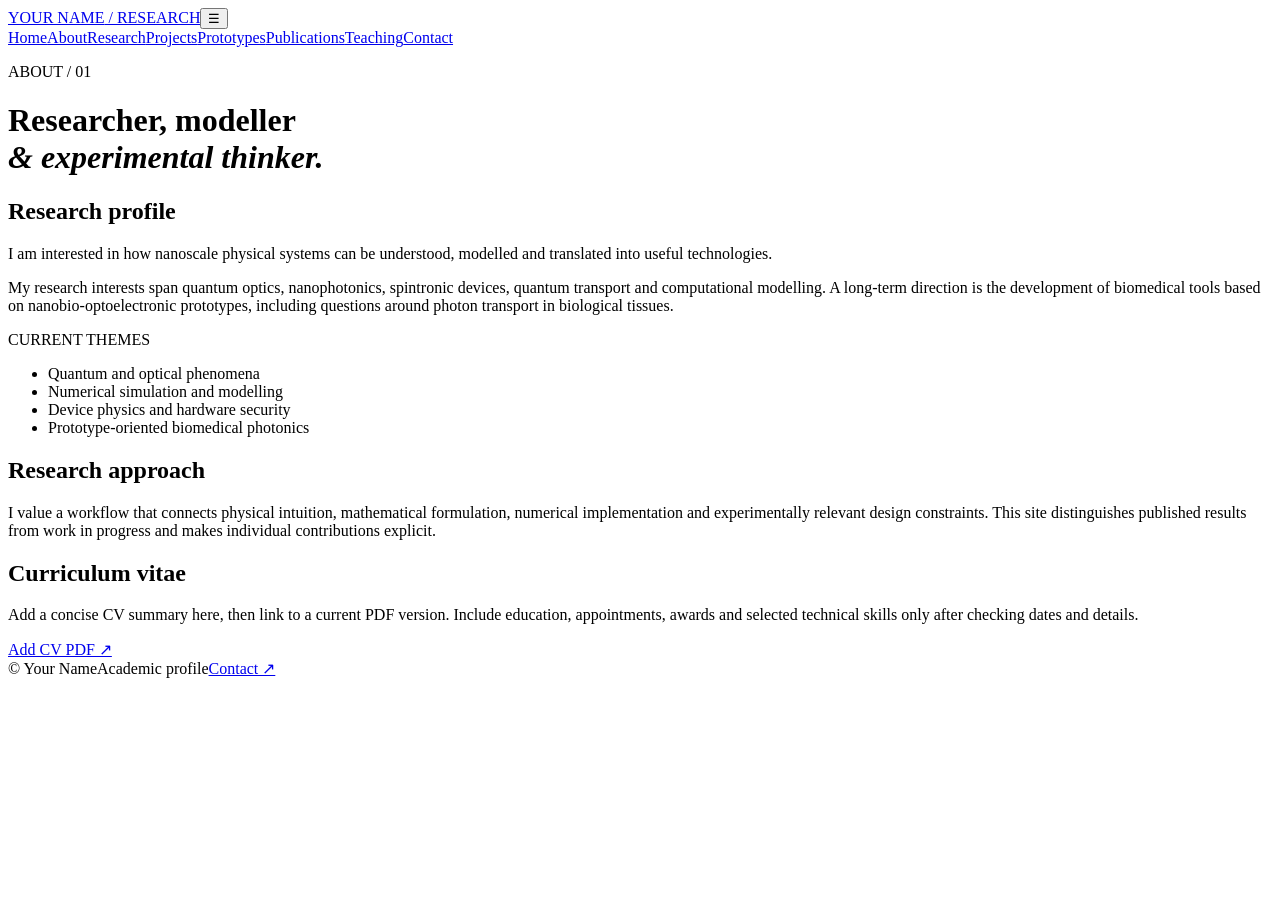
==== about.html @ 0ff96ada "Add files via upload" ====
<!doctype html><html lang="en"><head><meta charset="utf-8"><meta name="viewport" content="width=device-width,initial-scale=1"><title>About | Your Name</title><link rel="stylesheet" href="assets/css/styles.css"></head><body><header class="site-header"><a class="brand" href="index.html">YOUR NAME<span> / RESEARCH</span></a><button class="menu-toggle" aria-label="Toggle navigation" aria-expanded="false">☰</button><nav class="nav"><a href="index.html">Home</a><a class="active" href="about.html">About</a><a href="research.html">Research</a><a href="projects.html">Projects</a><a href="prototypes.html">Prototypes</a><a href="publications.html">Publications</a><a href="teaching.html">Teaching</a><a href="contact.html">Contact</a></nav></header><main class="page"><p class="eyebrow">ABOUT / 01</p><h1>Researcher, modeller<br><em>&amp; experimental thinker.</em></h1><div class="page-columns"><div><h2>Research profile</h2><p class="lead">I am interested in how nanoscale physical systems can be understood, modelled and translated into useful technologies.</p><p>My research interests span quantum optics, nanophotonics, spintronic devices, quantum transport and computational modelling. A long-term direction is the development of biomedical tools based on nanobio-optoelectronic prototypes, including questions around photon transport in biological tissues.</p></div><aside class="side-note"><span class="eyebrow">CURRENT THEMES</span><ul><li>Quantum and optical phenomena</li><li>Numerical simulation and modelling</li><li>Device physics and hardware security</li><li>Prototype-oriented biomedical photonics</li></ul></aside></div><section class="content-block"><h2>Research approach</h2><p>I value a workflow that connects physical intuition, mathematical formulation, numerical implementation and experimentally relevant design constraints. This site distinguishes published results from work in progress and makes individual contributions explicit.</p></section><section class="content-block"><h2>Curriculum vitae</h2><p>Add a concise CV summary here, then link to a current PDF version. Include education, appointments, awards and selected technical skills only after checking dates and details.</p><a class="text-link" href="assets/files/your-cv.pdf">Add CV PDF ↗</a></section></main><footer><span>© <span data-year></span> Your Name</span><span>Academic profile</span><a href="contact.html">Contact ↗</a></footer><script src="assets/js/main.js"></script></body></html>
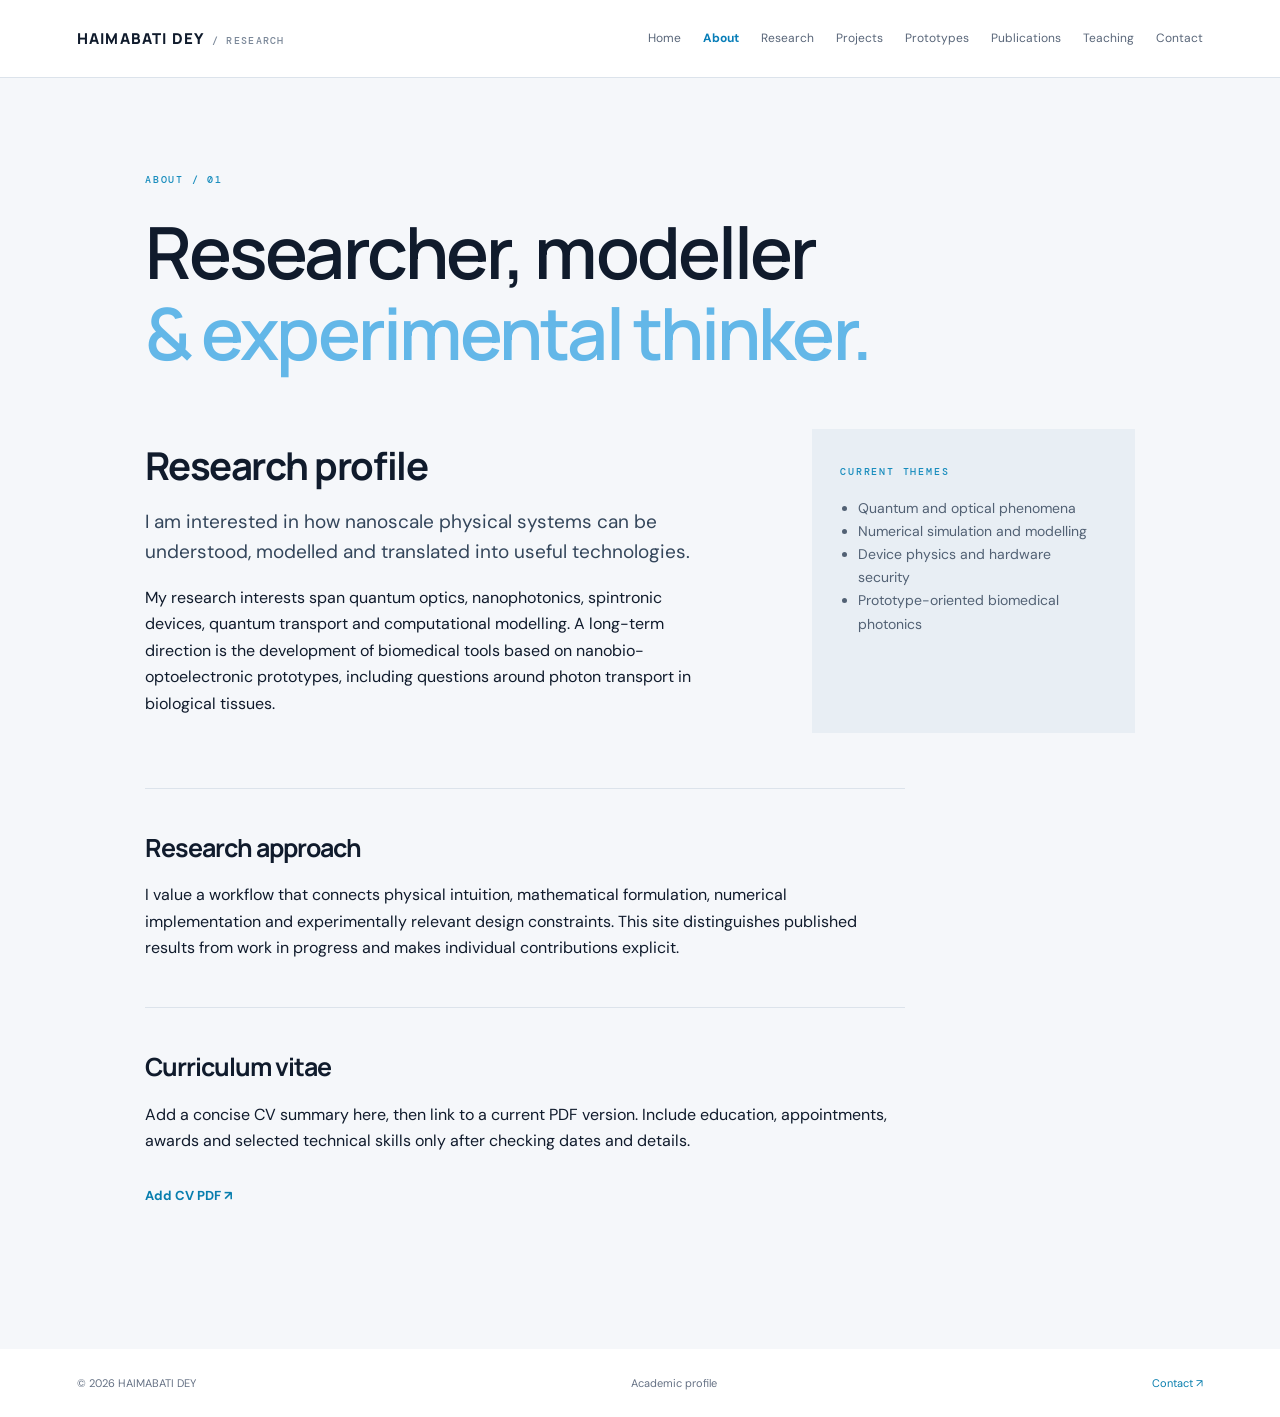
==== commit e7e5ddad: "Change name to HAIMABATI DEY in about.html Updated the 'About' page to reflect the correct name and " ====
--- a/about.html
+++ b/about.html
@@ -1 +1 @@
-<!doctype html><html lang="en"><head><meta charset="utf-8"><meta name="viewport" content="width=device-width,initial-scale=1"><title>About | Your Name</title><link rel="stylesheet" href="assets/css/styles.css"></head><body><header class="site-header"><a class="brand" href="index.html">YOUR NAME<span> / RESEARCH</span></a><button class="menu-toggle" aria-label="Toggle navigation" aria-expanded="false">☰</button><nav class="nav"><a href="index.html">Home</a><a class="active" href="about.html">About</a><a href="research.html">Research</a><a href="projects.html">Projects</a><a href="prototypes.html">Prototypes</a><a href="publications.html">Publications</a><a href="teaching.html">Teaching</a><a href="contact.html">Contact</a></nav></header><main class="page"><p class="eyebrow">ABOUT / 01</p><h1>Researcher, modeller<br><em>&amp; experimental thinker.</em></h1><div class="page-columns"><div><h2>Research profile</h2><p class="lead">I am interested in how nanoscale physical systems can be understood, modelled and translated into useful technologies.</p><p>My research interests span quantum optics, nanophotonics, spintronic devices, quantum transport and computational modelling. A long-term direction is the development of biomedical tools based on nanobio-optoelectronic prototypes, including questions around photon transport in biological tissues.</p></div><aside class="side-note"><span class="eyebrow">CURRENT THEMES</span><ul><li>Quantum and optical phenomena</li><li>Numerical simulation and modelling</li><li>Device physics and hardware security</li><li>Prototype-oriented biomedical photonics</li></ul></aside></div><section class="content-block"><h2>Research approach</h2><p>I value a workflow that connects physical intuition, mathematical formulation, numerical implementation and experimentally relevant design constraints. This site distinguishes published results from work in progress and makes individual contributions explicit.</p></section><section class="content-block"><h2>Curriculum vitae</h2><p>Add a concise CV summary here, then link to a current PDF version. Include education, appointments, awards and selected technical skills only after checking dates and details.</p><a class="text-link" href="assets/files/your-cv.pdf">Add CV PDF ↗</a></section></main><footer><span>© <span data-year></span> Your Name</span><span>Academic profile</span><a href="contact.html">Contact ↗</a></footer><script src="assets/js/main.js"></script></body></html>+<!doctype html><html lang="en"><head><meta charset="utf-8"><meta name="viewport" content="width=device-width,initial-scale=1"><title>About | HAIMABATI DEY</title><link rel="stylesheet" href="assets/css/styles.css"></head><body><header class="site-header"><a class="brand" href="index.html">HAIMABATI DEY<span> / RESEARCH</span></a><button class="menu-toggle" aria-label="Toggle navigation" aria-expanded="false">☰</button><nav class="nav"><a href="index.html">Home</a><a class="active" href="about.html">About</a><a href="research.html">Research</a><a href="projects.html">Projects</a><a href="prototypes.html">Prototypes</a><a href="publications.html">Publications</a><a href="teaching.html">Teaching</a><a href="contact.html">Contact</a></nav></header><main class="page"><p class="eyebrow">ABOUT / 01</p><h1>Researcher, modeller<br><em>&amp; experimental thinker.</em></h1><div class="page-columns"><div><h2>Research profile</h2><p class="lead">I am interested in how nanoscale physical systems can be understood, modelled and translated into useful technologies.</p><p>My research interests span quantum optics, nanophotonics, spintronic devices, quantum transport and computational modelling. A long-term direction is the development of biomedical tools based on nanobio-optoelectronic prototypes, including questions around photon transport in biological tissues.</p></div><aside class="side-note"><span class="eyebrow">CURRENT THEMES</span><ul><li>Quantum and optical phenomena</li><li>Numerical simulation and modelling</li><li>Device physics and hardware security</li><li>Prototype-oriented biomedical photonics</li></ul></aside></div><section class="content-block"><h2>Research approach</h2><p>I value a workflow that connects physical intuition, mathematical formulation, numerical implementation and experimentally relevant design constraints. This site distinguishes published results from work in progress and makes individual contributions explicit.</p></section><section class="content-block"><h2>Curriculum vitae</h2><p>Add a concise CV summary here, then link to a current PDF version. Include education, appointments, awards and selected technical skills only after checking dates and details.</p><a class="text-link" href="assets/files/your-cv.pdf">Add CV PDF ↗</a></section></main><footer><span>© <span data-year></span> HAIMABATI DEY</span><span>Academic profile</span><a href="contact.html">Contact ↗</a></footer><script src="assets/js/main.js"></script></body></html>
--- a/assets/css/styles.css
+++ b/assets/css/styles.css
@@ -0,0 +1,7 @@
+
+@import url('https://fonts.googleapis.com/css2?family=DM+Mono:wght@400;500&family=DM+Sans:wght@400;500;600;700&family=Manrope:wght@400;500;600;700;800&display=swap');
+:root{--ink:#101b2c;--navy:#ffffff;--blue:#63b7e8;--cyan:#9de4ed;--paper:#f5f7fa;--muted:#657184;--line:#dce3eb;--white:#fff}
+*{box-sizing:border-box}html{scroll-behavior:smooth}body{margin:0;background:var(--paper);color:var(--ink);font-family:'DM Sans',sans-serif;line-height:1.65}a{color:inherit;text-decoration:none}.site-header{height:auto;min-height:78px;padding:0 6vw;display:flex;align-items:center;justify-content:space-between;background:#fff;border-bottom:1px solid var(--line);position:relative;z-index:5}.brand{font:800 15px Manrope,sans-serif;letter-spacing:.08em}.brand span{color:#7a8798;font:500 10px 'DM Mono',monospace;letter-spacing:.13em}.nav{display:flex;gap:22px;align-items:center}.nav a{font-size:12px;color:#596679}.nav a:hover,.nav a.active{color:#087eb8}.nav a.active{font-weight:700}.menu-toggle{display:none;border:0;background:none;font-size:24px}.hero{min-height:640px;background:var(--navy);color:var(--ink);padding:100px 9vw 50px;position:relative;overflow:hidden;display:grid;grid-template-columns:1.2fr .8fr;align-items:center}.hero-grid{position:absolute;inset:0;background-image:linear-gradient(rgba(70,120,160,.07) 1px,transparent 1px),linear-gradient(90deg,rgba(70,120,160,.07) 1px,transparent 1px);background-size:54px 54px;mask-image:linear-gradient(90deg,black,transparent 90%)}.hero-content{position:relative;z-index:1}.eyebrow{font:500 10px 'DM Mono',monospace;letter-spacing:.18em;color:#178cbd;text-transform:uppercase}.hero .eyebrow{color:#087eae}h1,h2,h3{font-family:Manrope,sans-serif;line-height:1.13;letter-spacing:-.04em}h1{font-size:clamp(42px,5.7vw,76px);font-weight:600;margin:25px 0}.hero h1 em,.page h1 em{font-style:normal;color:var(--blue)}.hero-lede{max-width:580px;color:#526174;font-size:17px}.actions{display:flex;gap:12px;margin:32px 0}.button{display:inline-flex;gap:20px;padding:13px 18px;border-radius:3px;font-size:12px;font-weight:700}.primary{background:#5db5e5;color:#07182a}.secondary{border:1px solid #c8d3df;color:var(--ink)}.hero-meta{display:flex;gap:25px;flex-wrap:wrap;margin-top:65px;color:#657184;font:9px 'DM Mono',monospace;letter-spacing:.1em}.hero-visual{height:380px;position:relative;display:grid;place-items:center}.orbit{position:absolute;border:1px solid rgba(115,207,237,.45);border-radius:50%;transform:rotate(-28deg)}.orbit-one{width:320px;height:190px}.orbit-two{width:390px;height:255px;transform:rotate(42deg);border-color:rgba(91,150,225,.5)}.core{width:100px;height:100px;border-radius:50%;background:radial-gradient(circle at 35% 30%,#e4ffff,#6bd5e7 22%,#217cb6 54%,#12294b 75%);box-shadow:0 0 70px #3baddc88,0 0 130px #3baddc44}.photon{position:absolute;width:9px;height:9px;border-radius:50%;background:#c2faff;box-shadow:0 0 20px 5px #65d9ff}.p1{top:72px;left:28%}.p2{bottom:75px;right:24%}.p3{top:48%;right:8%}.visual-label{position:absolute;bottom:12px;right:0;color:#657184;font:9px 'DM Mono',monospace;letter-spacing:.13em;text-align:right}.visual-label b{color:#087eae}.section{padding:90px 9vw}.intro{display:grid;grid-template-columns:1fr 1fr;gap:9vw}.section h2,.page h2{font-size:clamp(27px,3vw,40px);margin:15px 0 20px}.lead{font-size:19px;line-height:1.55;color:#34465b}.muted{color:var(--muted)}.text-link{display:inline-block;margin-top:15px;color:#087eae;font-weight:700;font-size:13px}.dark-section{background:#ffffff;color:var(--ink)}.dark-section .eyebrow{color:#087eae}.dark-section h2{margin-bottom:38px}.card-grid{display:grid;grid-template-columns:repeat(4,1fr);gap:14px}.research-card{padding:25px 22px;border:1px solid var(--line);min-height:250px}.number{font:11px 'DM Mono';color:var(--blue)}.research-card h3{font-size:20px;margin:38px 0 12px}.research-card p{font-size:13px;color:#59687a}.research-card a{font-size:11px;color:#087eae}.split{display:grid;grid-template-columns:.8fr 1.2fr;gap:8vw}.feature-list a{display:grid;grid-template-columns:1fr 2fr 20px;gap:18px;padding:20px 0;border-bottom:1px solid var(--line);align-items:center}.feature-list span{font:9px 'DM Mono';color:#1686b8}.feature-list b{font:600 16px Manrope}.feature-list i{font-style:normal;color:#1389bc}.cta{background:#dceef5;padding:75px 9vw}.cta h2{font-size:clamp(32px,4vw,52px);margin:15px 0 28px}.button.light{background:#eaf0f5;color:var(--ink)}.page{max-width:1050px;margin:auto;padding:85px 30px 110px;min-height:70vh}.page h1{font-size:clamp(43px,6vw,72px);margin:25px 0}.page-lede{max-width:750px;margin-bottom:60px}.page-columns{display:grid;grid-template-columns:1.4fr .8fr;gap:8vw;margin:55px 0}.side-note{background:#e8eef4;padding:28px}.side-note ul{padding-left:18px;color:#526174;font-size:14px}.content-block{max-width:760px;padding:30px 0;border-top:1px solid var(--line)}.content-block h2{font-size:25px}.topic{display:grid;grid-template-columns:70px 1fr;gap:20px;padding:30px 0;border-top:1px solid var(--line)}.topic>span{font:13px 'DM Mono';color:#1686b8;padding-top:7px}.topic h2{font-size:25px;margin:0 0 12px}.topic p{max-width:750px;color:#59687a;margin:8px 0}.tags{font:10px 'DM Mono';letter-spacing:.1em;color:#1584b6!important;margin-top:17px!important}.project{padding:30px 0;border-top:1px solid var(--line)}.project-top{display:flex;justify-content:space-between;font:10px 'DM Mono';letter-spacing:.12em;color:#1785b4}.status{color:#738093}.project h2{font-size:27px;margin:17px 0 10px}.project>p{color:#59687a}.project dl{display:grid;grid-template-columns:120px 1fr;gap:8px 15px;font-size:13px;margin-top:22px}.project dt{font:10px 'DM Mono';color:#1686b8;text-transform:uppercase}.project dd{margin:0;color:#526174}.notice{background:#e5eff5;border-left:3px solid #2797c5;padding:18px 22px;color:#526174;font-size:13px;margin:35px 0}.prototype-grid{display:grid;grid-template-columns:1fr 1fr;gap:25px}.image-placeholder{height:230px;background:linear-gradient(135deg,#f1f5f9,#e4edf5);display:flex;flex-direction:column;justify-content:center;align-items:center;color:#34465b;font:11px 'DM Mono';letter-spacing:.15em}.image-placeholder small{margin-top:12px;color:#657184}.image-placeholder.alt{background:linear-gradient(135deg,#f5f7fa,#e8eef4)}.prototype-grid h2{font-size:22px;margin:20px 0 8px}.prototype-grid p{font-size:14px;color:#59687a}.publication-group{margin:35px 0}.publication-group h2{font-size:23px}.empty-state{padding:20px;background:#eaf0f5;color:#657184;font-size:14px}.contact-links{max-width:760px}.contact-links a{display:grid;grid-template-columns:150px 1fr 20px;gap:20px;align-items:center;padding:20px 0;border-top:1px solid var(--line)}.contact-links span{font:10px 'DM Mono';color:#1786b5;letter-spacing:.12em}.contact-links b{font:600 15px Manrope}footer{padding:25px 6vw;background:#ffffff;color:#657184;display:flex;justify-content:space-between;gap:20px;flex-wrap:wrap;font-size:11px}footer a{color:#087eae}
+@media(max-width:1050px){.nav{gap:12px}.nav a{font-size:11px}.card-grid{grid-template-columns:repeat(2,1fr)}.hero{padding-left:6vw;padding-right:6vw}}
+@media(max-width:760px){.site-header{padding:0 22px;min-height:68px}.menu-toggle{display:block}.nav{display:none;position:absolute;top:68px;left:0;right:0;background:white;padding:18px 24px;box-shadow:0 12px 18px #0001;flex-direction:column;align-items:flex-start}.nav.open{display:flex}.hero{display:block;padding:75px 25px 35px;min-height:0}.hero-visual{height:300px;margin-top:15px}.hero-meta{margin-top:45px}.section{padding:65px 25px}.intro,.split,.page-columns{grid-template-columns:1fr;gap:25px}.card-grid{grid-template-columns:1fr}.research-card{min-height:0}.research-card h3{margin-top:22px}.page{padding:65px 25px 80px}.prototype-grid{grid-template-columns:1fr}.feature-list a{grid-template-columns:1fr 20px}.feature-list a span{grid-column:1/-1}.contact-links a{grid-template-columns:100px 1fr 15px;gap:10px}.contact-links b{font-size:13px}.topic{grid-template-columns:40px 1fr}.project dl{grid-template-columns:1fr;gap:4px}.project dd{margin-bottom:10px}footer{padding:25px;flex-direction:column;gap:8px}}
+
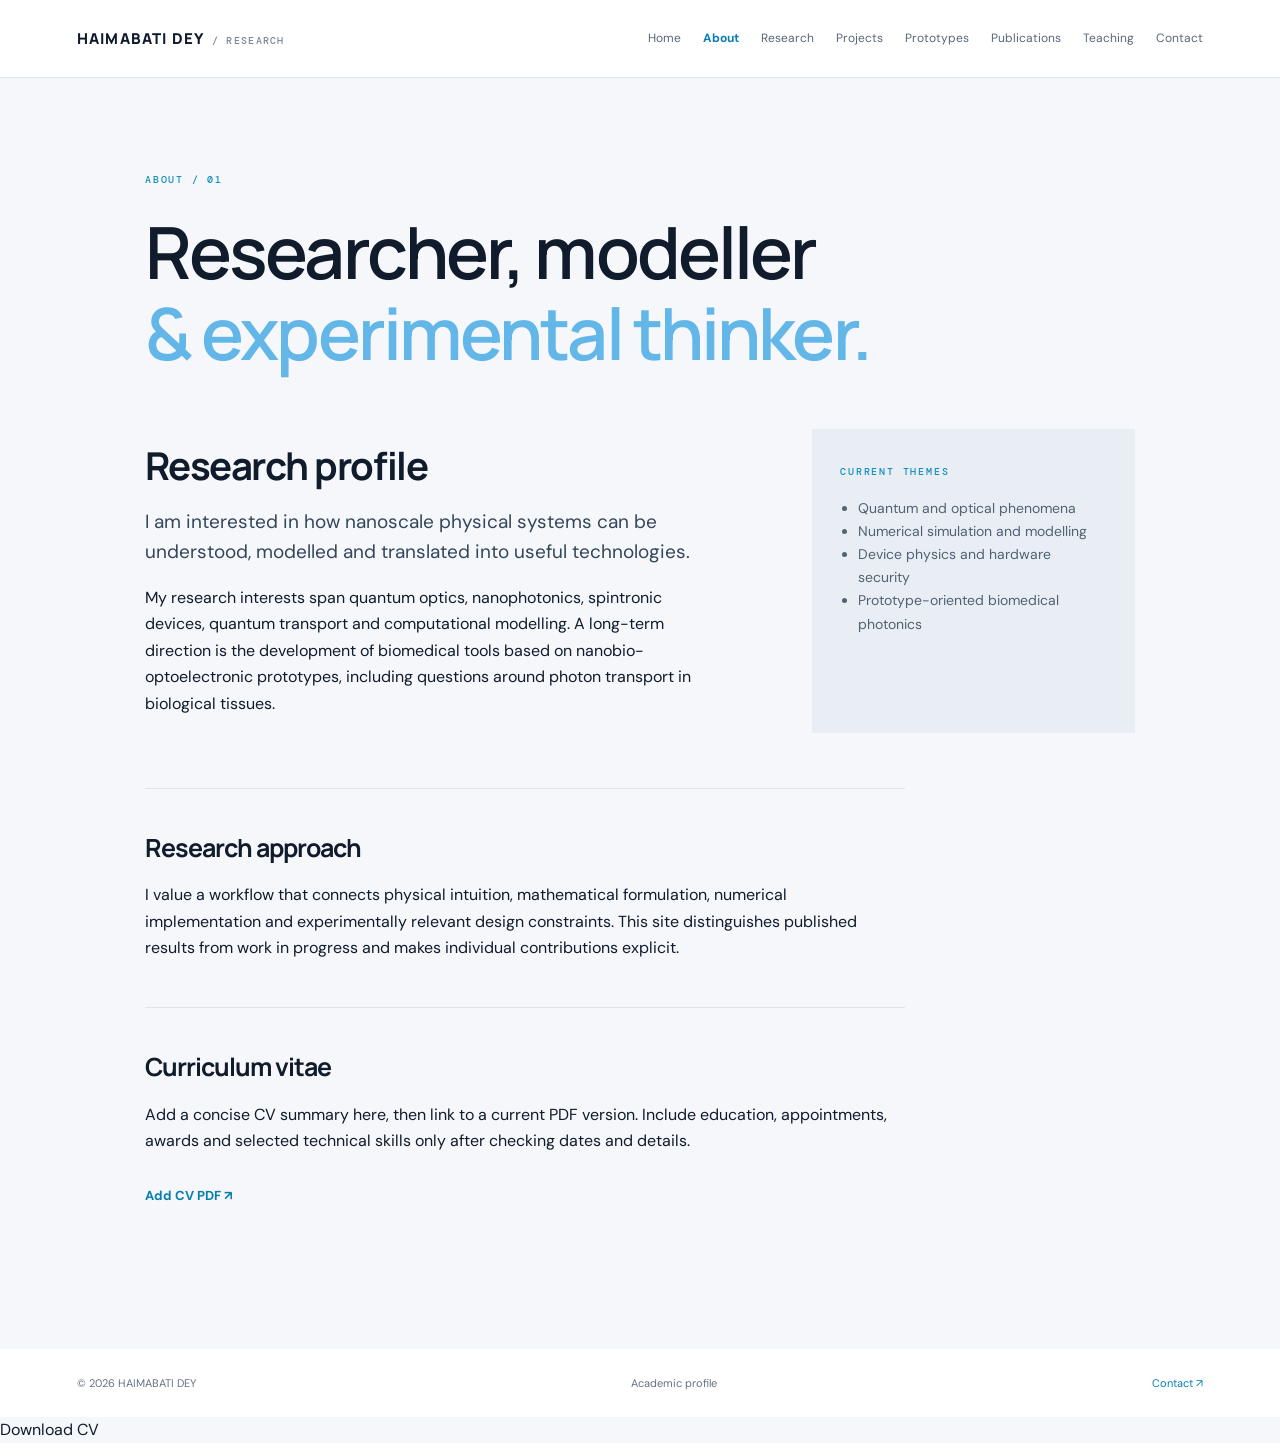
==== commit 7741ca07: "Update about.html" ====
--- a/about.html
+++ b/about.html
@@ -1 +1,4 @@
 <!doctype html><html lang="en"><head><meta charset="utf-8"><meta name="viewport" content="width=device-width,initial-scale=1"><title>About | HAIMABATI DEY</title><link rel="stylesheet" href="assets/css/styles.css"></head><body><header class="site-header"><a class="brand" href="index.html">HAIMABATI DEY<span> / RESEARCH</span></a><button class="menu-toggle" aria-label="Toggle navigation" aria-expanded="false">☰</button><nav class="nav"><a href="index.html">Home</a><a class="active" href="about.html">About</a><a href="research.html">Research</a><a href="projects.html">Projects</a><a href="prototypes.html">Prototypes</a><a href="publications.html">Publications</a><a href="teaching.html">Teaching</a><a href="contact.html">Contact</a></nav></header><main class="page"><p class="eyebrow">ABOUT / 01</p><h1>Researcher, modeller<br><em>&amp; experimental thinker.</em></h1><div class="page-columns"><div><h2>Research profile</h2><p class="lead">I am interested in how nanoscale physical systems can be understood, modelled and translated into useful technologies.</p><p>My research interests span quantum optics, nanophotonics, spintronic devices, quantum transport and computational modelling. A long-term direction is the development of biomedical tools based on nanobio-optoelectronic prototypes, including questions around photon transport in biological tissues.</p></div><aside class="side-note"><span class="eyebrow">CURRENT THEMES</span><ul><li>Quantum and optical phenomena</li><li>Numerical simulation and modelling</li><li>Device physics and hardware security</li><li>Prototype-oriented biomedical photonics</li></ul></aside></div><section class="content-block"><h2>Research approach</h2><p>I value a workflow that connects physical intuition, mathematical formulation, numerical implementation and experimentally relevant design constraints. This site distinguishes published results from work in progress and makes individual contributions explicit.</p></section><section class="content-block"><h2>Curriculum vitae</h2><p>Add a concise CV summary here, then link to a current PDF version. Include education, appointments, awards and selected technical skills only after checking dates and details.</p><a class="text-link" href="assets/files/your-cv.pdf">Add CV PDF ↗</a></section></main><footer><span>© <span data-year></span> HAIMABATI DEY</span><span>Academic profile</span><a href="contact.html">Contact ↗</a></footer><script src="assets/js/main.js"></script></body></html>
+<a href="HaimaCVCompuNANOAI.pdf" target="_blank">
+  Download CV
+</a>
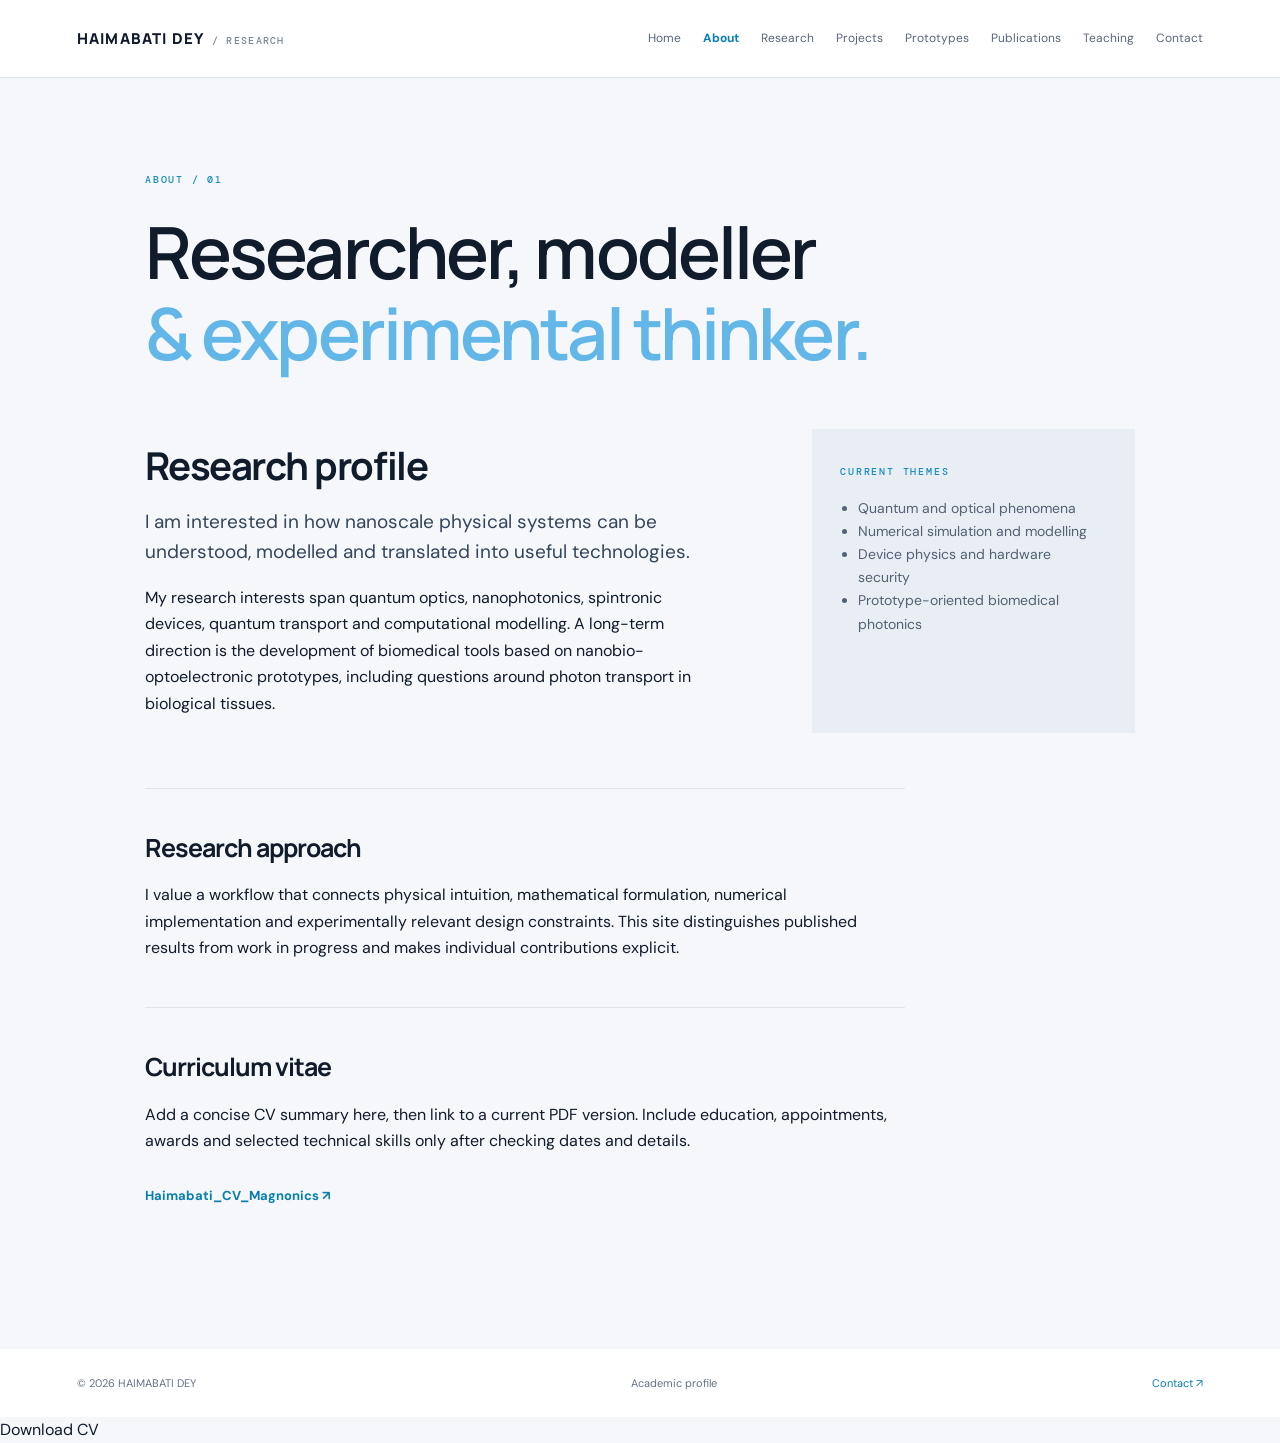
==== commit defe8510: "Update CV link and content in about.html Updated CV link and modified CV section content." ====
--- a/about.html
+++ b/about.html
@@ -1,4 +1,4 @@
-<!doctype html><html lang="en"><head><meta charset="utf-8"><meta name="viewport" content="width=device-width,initial-scale=1"><title>About | HAIMABATI DEY</title><link rel="stylesheet" href="assets/css/styles.css"></head><body><header class="site-header"><a class="brand" href="index.html">HAIMABATI DEY<span> / RESEARCH</span></a><button class="menu-toggle" aria-label="Toggle navigation" aria-expanded="false">☰</button><nav class="nav"><a href="index.html">Home</a><a class="active" href="about.html">About</a><a href="research.html">Research</a><a href="projects.html">Projects</a><a href="prototypes.html">Prototypes</a><a href="publications.html">Publications</a><a href="teaching.html">Teaching</a><a href="contact.html">Contact</a></nav></header><main class="page"><p class="eyebrow">ABOUT / 01</p><h1>Researcher, modeller<br><em>&amp; experimental thinker.</em></h1><div class="page-columns"><div><h2>Research profile</h2><p class="lead">I am interested in how nanoscale physical systems can be understood, modelled and translated into useful technologies.</p><p>My research interests span quantum optics, nanophotonics, spintronic devices, quantum transport and computational modelling. A long-term direction is the development of biomedical tools based on nanobio-optoelectronic prototypes, including questions around photon transport in biological tissues.</p></div><aside class="side-note"><span class="eyebrow">CURRENT THEMES</span><ul><li>Quantum and optical phenomena</li><li>Numerical simulation and modelling</li><li>Device physics and hardware security</li><li>Prototype-oriented biomedical photonics</li></ul></aside></div><section class="content-block"><h2>Research approach</h2><p>I value a workflow that connects physical intuition, mathematical formulation, numerical implementation and experimentally relevant design constraints. This site distinguishes published results from work in progress and makes individual contributions explicit.</p></section><section class="content-block"><h2>Curriculum vitae</h2><p>Add a concise CV summary here, then link to a current PDF version. Include education, appointments, awards and selected technical skills only after checking dates and details.</p><a class="text-link" href="assets/files/your-cv.pdf">Add CV PDF ↗</a></section></main><footer><span>© <span data-year></span> HAIMABATI DEY</span><span>Academic profile</span><a href="contact.html">Contact ↗</a></footer><script src="assets/js/main.js"></script></body></html>
-<a href="HaimaCVCompuNANOAI.pdf" target="_blank">
+<!doctype html><html lang="en"><head><meta charset="utf-8"><meta name="viewport" content="width=device-width,initial-scale=1"><title>About | HAIMABATI DEY</title><link rel="stylesheet" href="assets/css/styles.css"></head><body><header class="site-header"><a class="brand" href="index.html">HAIMABATI DEY<span> / RESEARCH</span></a><button class="menu-toggle" aria-label="Toggle navigation" aria-expanded="false">☰</button><nav class="nav"><a href="index.html">Home</a><a class="active" href="about.html">About</a><a href="research.html">Research</a><a href="projects.html">Projects</a><a href="prototypes.html">Prototypes</a><a href="publications.html">Publications</a><a href="teaching.html">Teaching</a><a href="contact.html">Contact</a></nav></header><main class="page"><p class="eyebrow">ABOUT / 01</p><h1>Researcher, modeller<br><em>&amp; experimental thinker.</em></h1><div class="page-columns"><div><h2>Research profile</h2><p class="lead">I am interested in how nanoscale physical systems can be understood, modelled and translated into useful technologies.</p><p>My research interests span quantum optics, nanophotonics, spintronic devices, quantum transport and computational modelling. A long-term direction is the development of biomedical tools based on nanobio-optoelectronic prototypes, including questions around photon transport in biological tissues.</p></div><aside class="side-note"><span class="eyebrow">CURRENT THEMES</span><ul><li>Quantum and optical phenomena</li><li>Numerical simulation and modelling</li><li>Device physics and hardware security</li><li>Prototype-oriented biomedical photonics</li></ul></aside></div><section class="content-block"><h2>Research approach</h2><p>I value a workflow that connects physical intuition, mathematical formulation, numerical implementation and experimentally relevant design constraints. This site distinguishes published results from work in progress and makes individual contributions explicit.</p></section><section class="content-block"><h2>Curriculum vitae</h2><p>Add a concise CV summary here, then link to a current PDF version. Include education, appointments, awards and selected technical skills only after checking dates and details.</p><a class="text-link" href="assets/HaimabatiCV_Magnonics.pdf">Haimabati_CV_Magnonics ↗</a></section></main><footer><span>© <span data-year></span> HAIMABATI DEY</span><span>Academic profile</span><a href="contact.html">Contact ↗</a></footer><script src="assets/js/main.js"></script></body></html>
+<a href="https://github.com/deyh2020/deyh2020.github.io/blob/main/HaimaCV_AnaogECE26.pdf" target="_blank">
   Download CV
 </a>
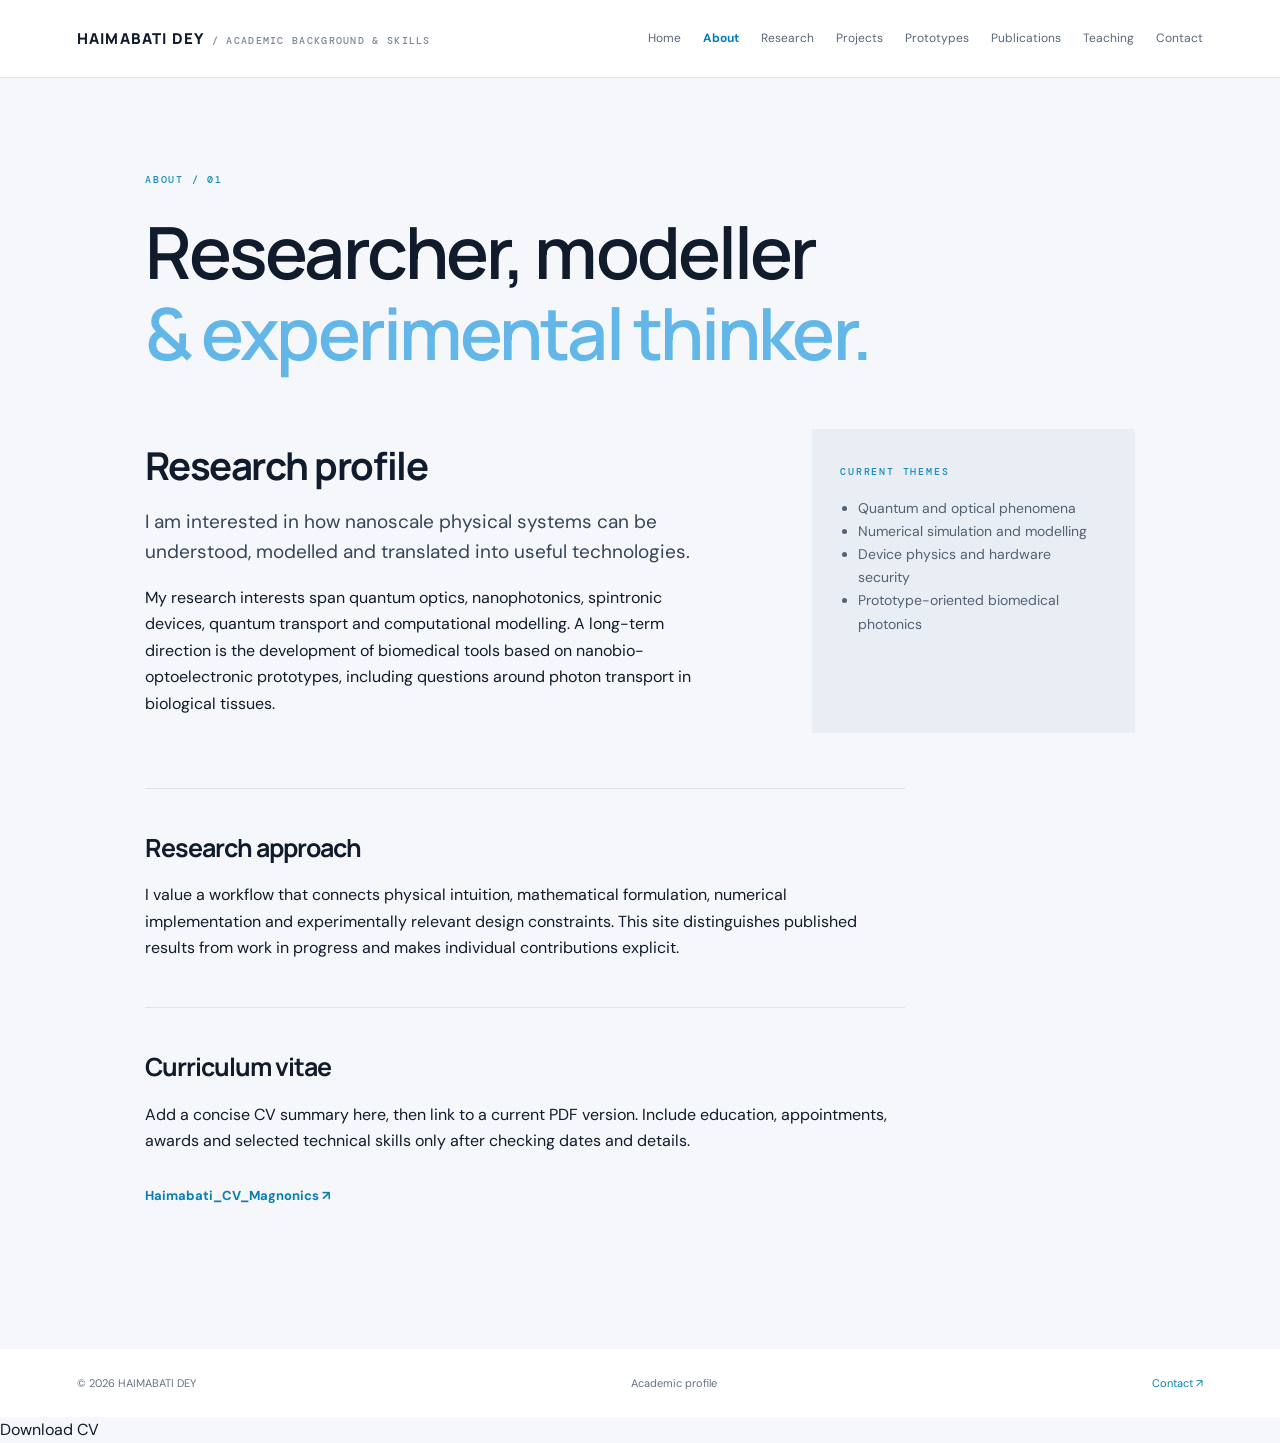
==== commit dc1823a8: "Modify About page for academic background and skills Updated the 'About' page to reflect academic ba" ====
--- a/about.html
+++ b/about.html
@@ -1,4 +1,4 @@
-<!doctype html><html lang="en"><head><meta charset="utf-8"><meta name="viewport" content="width=device-width,initial-scale=1"><title>About | HAIMABATI DEY</title><link rel="stylesheet" href="assets/css/styles.css"></head><body><header class="site-header"><a class="brand" href="index.html">HAIMABATI DEY<span> / RESEARCH</span></a><button class="menu-toggle" aria-label="Toggle navigation" aria-expanded="false">☰</button><nav class="nav"><a href="index.html">Home</a><a class="active" href="about.html">About</a><a href="research.html">Research</a><a href="projects.html">Projects</a><a href="prototypes.html">Prototypes</a><a href="publications.html">Publications</a><a href="teaching.html">Teaching</a><a href="contact.html">Contact</a></nav></header><main class="page"><p class="eyebrow">ABOUT / 01</p><h1>Researcher, modeller<br><em>&amp; experimental thinker.</em></h1><div class="page-columns"><div><h2>Research profile</h2><p class="lead">I am interested in how nanoscale physical systems can be understood, modelled and translated into useful technologies.</p><p>My research interests span quantum optics, nanophotonics, spintronic devices, quantum transport and computational modelling. A long-term direction is the development of biomedical tools based on nanobio-optoelectronic prototypes, including questions around photon transport in biological tissues.</p></div><aside class="side-note"><span class="eyebrow">CURRENT THEMES</span><ul><li>Quantum and optical phenomena</li><li>Numerical simulation and modelling</li><li>Device physics and hardware security</li><li>Prototype-oriented biomedical photonics</li></ul></aside></div><section class="content-block"><h2>Research approach</h2><p>I value a workflow that connects physical intuition, mathematical formulation, numerical implementation and experimentally relevant design constraints. This site distinguishes published results from work in progress and makes individual contributions explicit.</p></section><section class="content-block"><h2>Curriculum vitae</h2><p>Add a concise CV summary here, then link to a current PDF version. Include education, appointments, awards and selected technical skills only after checking dates and details.</p><a class="text-link" href="assets/HaimabatiCV_Magnonics.pdf">Haimabati_CV_Magnonics ↗</a></section></main><footer><span>© <span data-year></span> HAIMABATI DEY</span><span>Academic profile</span><a href="contact.html">Contact ↗</a></footer><script src="assets/js/main.js"></script></body></html>
+<!doctype html><html lang="en"><head><meta charset="utf-8"><meta name="viewport" content="width=device-width,initial-scale=1"><title>About | HAIMABATI DEY</title><link rel="stylesheet" href="assets/css/styles.css"></head><body><header class="site-header"><a class="brand" href="index.html">HAIMABATI DEY<span> / ACADEMIC BACKGROUND & SKILLS </span></a><button class="menu-toggle" aria-label="Toggle navigation" aria-expanded="false">☰</button><nav class="nav"><a href="index.html">Home</a><a class="active" href="about.html">About</a><a href="research.html">Research</a><a href="projects.html">Projects</a><a href="prototypes.html">Prototypes</a><a href="publications.html">Publications</a><a href="teaching.html">Teaching</a><a href="contact.html">Contact</a></nav></header><main class="page"><p class="eyebrow">ABOUT / 01</p><h1>Researcher, modeller<br><em>&amp; experimental thinker.</em></h1><div class="page-columns"><div><h2>Research profile</h2><p class="lead">I am interested in how nanoscale physical systems can be understood, modelled and translated into useful technologies.</p><p>My research interests span quantum optics, nanophotonics, spintronic devices, quantum transport and computational modelling. A long-term direction is the development of biomedical tools based on nanobio-optoelectronic prototypes, including questions around photon transport in biological tissues.</p></div><aside class="side-note"><span class="eyebrow">CURRENT THEMES</span><ul><li>Quantum and optical phenomena</li><li>Numerical simulation and modelling</li><li>Device physics and hardware security</li><li>Prototype-oriented biomedical photonics</li></ul></aside></div><section class="content-block"><h2>Research approach</h2><p>I value a workflow that connects physical intuition, mathematical formulation, numerical implementation and experimentally relevant design constraints. This site distinguishes published results from work in progress and makes individual contributions explicit.</p></section><section class="content-block"><h2>Curriculum vitae</h2><p>Add a concise CV summary here, then link to a current PDF version. Include education, appointments, awards and selected technical skills only after checking dates and details.</p><a class="text-link" href="assets/HaimabatiCV_Magnonics.pdf">Haimabati_CV_Magnonics ↗</a></section></main><footer><span>© <span data-year></span> HAIMABATI DEY</span><span>Academic profile</span><a href="contact.html">Contact ↗</a></footer><script src="assets/js/main.js"></script></body></html>
 <a href="https://github.com/deyh2020/deyh2020.github.io/blob/main/HaimaCV_AnaogECE26.pdf" target="_blank">
   Download CV
 </a>
